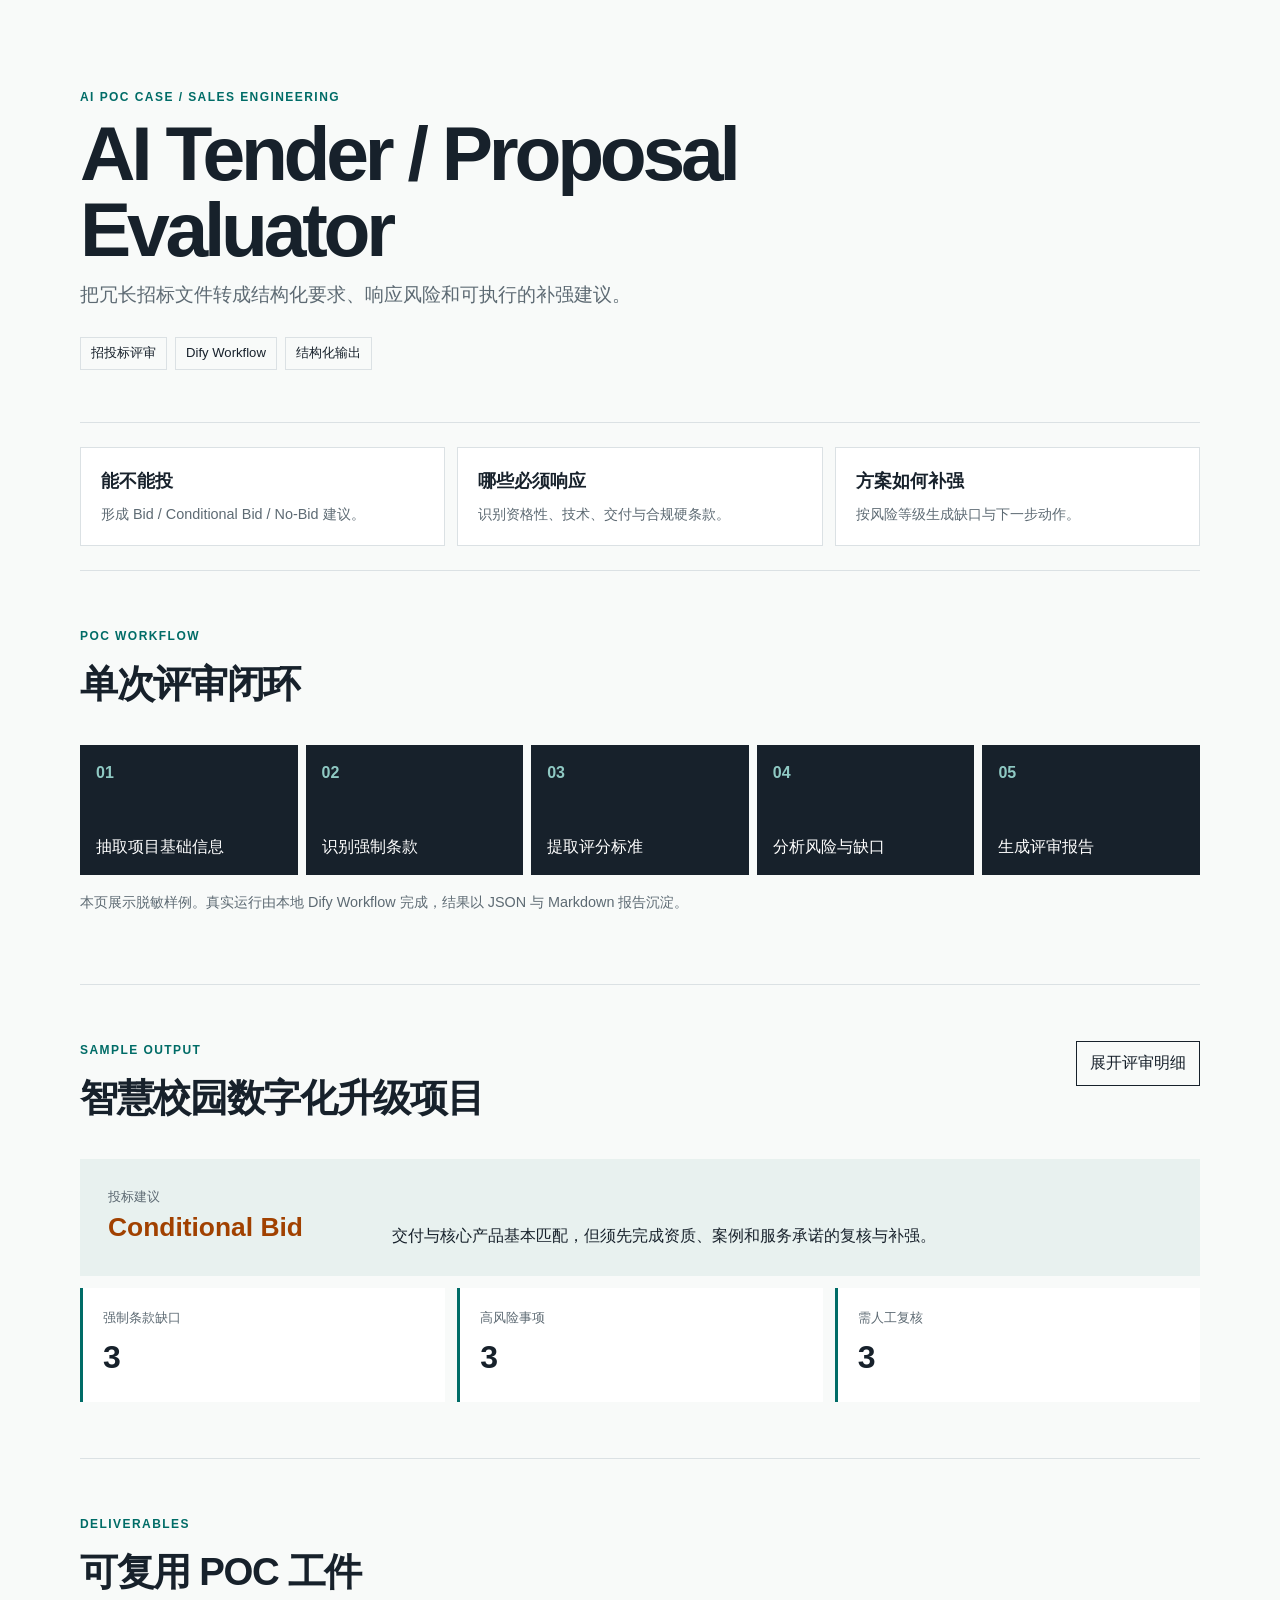
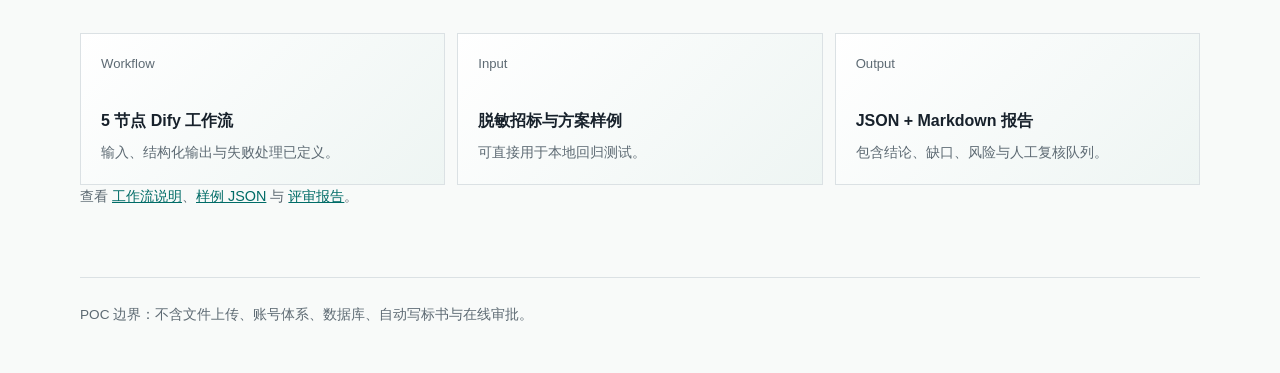
==== cases/ai-tender-evaluator/index.html @ dfbce1ee "Add AI tender evaluator case" ====
<!doctype html>
<html lang="zh-CN">
  <head>
    <meta charset="utf-8">
    <meta name="viewport" content="width=device-width, initial-scale=1">
    <meta name="description" content="AI Tender / Proposal Evaluator：招投标文件解读与方案响应风险评估助手。">
    <title>AI Tender / Proposal Evaluator</title>
    <link rel="icon" href="assets/favicon.svg" type="image/svg+xml">
    <link rel="stylesheet" href="style.css">
  </head>
  <body>
    <main class="page">
      <a class="skip-link" href="#case-output">跳至案例结果</a>
      <header class="hero">
        <p class="eyebrow">AI POC CASE / SALES ENGINEERING</p>
        <h1>AI Tender / Proposal Evaluator</h1>
        <p class="lede">把冗长招标文件转成结构化要求、响应风险和可执行的补强建议。</p>
        <div class="tags" aria-label="案例标签"><span>招投标评审</span><span>Dify Workflow</span><span>结构化输出</span></div>
      </header>

      <section class="value-grid" aria-label="业务产出">
        <article><strong>能不能投</strong><p>形成 Bid / Conditional Bid / No-Bid 建议。</p></article>
        <article><strong>哪些必须响应</strong><p>识别资格性、技术、交付与合规硬条款。</p></article>
        <article><strong>方案如何补强</strong><p>按风险等级生成缺口与下一步动作。</p></article>
      </section>

      <section class="workflow section" aria-labelledby="workflow-title">
        <div><p class="eyebrow">POC WORKFLOW</p><h2 id="workflow-title">单次评审闭环</h2></div>
        <ol>
          <li><b>01</b><span>抽取项目基础信息</span></li><li><b>02</b><span>识别强制条款</span></li><li><b>03</b><span>提取评分标准</span></li><li><b>04</b><span>分析风险与缺口</span></li><li><b>05</b><span>生成评审报告</span></li>
        </ol>
        <p class="note">本页展示脱敏样例。真实运行由本地 Dify Workflow 完成，结果以 JSON 与 Markdown 报告沉淀。</p>
      </section>

      <section id="case-output" class="section result" aria-labelledby="result-title">
        <div class="section-head"><div><p class="eyebrow">SAMPLE OUTPUT</p><h2 id="result-title">智慧校园数字化升级项目</h2></div><button id="toggle-details" type="button" aria-expanded="false" aria-controls="details">展开评审明细</button></div>
        <div class="decision"><div><span>投标建议</span><strong id="decision">Conditional Bid</strong></div><p id="rationale">交付与核心产品基本匹配，但须先完成资质、案例和服务承诺的复核与补强。</p></div>
        <div class="metrics" aria-label="风险摘要"><article><span>强制条款缺口</span><strong id="mandatory-gaps">3</strong></article><article><span>高风险事项</span><strong id="high-risks">3</strong></article><article><span>需人工复核</span><strong id="review-queue">3</strong></article></div>
        <div id="details" hidden>
          <h3>关键缺口与建议动作</h3>
          <div id="risk-list" class="risk-list"></div>
        </div>
      </section>

      <section class="section deliverables" aria-labelledby="deliverables-title">
        <div><p class="eyebrow">DELIVERABLES</p><h2 id="deliverables-title">可复用 POC 工件</h2></div>
        <div class="asset-grid">
          <article class="asset placeholder"><span>Workflow</span><strong>5 节点 Dify 工作流</strong><p>输入、结构化输出与失败处理已定义。</p></article>
          <article class="asset placeholder"><span>Input</span><strong>脱敏招标与方案样例</strong><p>可直接用于本地回归测试。</p></article>
          <article class="asset placeholder"><span>Output</span><strong>JSON + Markdown 报告</strong><p>包含结论、缺口、风险与人工复核队列。</p></article>
        </div>
        <p class="note">查看 <a href="poc/workflow-spec.md">工作流说明</a>、<a href="poc/outputs/sample-output.json">样例 JSON</a> 与 <a href="poc/outputs/review-report.md">评审报告</a>。</p>
      </section>

      <footer>POC 边界：不含文件上传、账号体系、数据库、自动写标书与在线审批。</footer>
    </main>
    <script src="main.js"></script>
  </body>
</html>
---- cases/ai-tender-evaluator/style.css ----
:root { --ink:#17212b; --muted:#5d6a73; --line:#dbe1e4; --paper:#f8faf9; --accent:#006c67; --warning:#a14100; --soft:#e8f1ef; }
* { box-sizing:border-box; }
body { margin:0; color:var(--ink); background:var(--paper); font-family:Inter, "PingFang SC", "Microsoft YaHei", sans-serif; line-height:1.55; }
.page { width:min(1120px, calc(100% - 32px)); margin:auto; }
.hero { padding:88px 0 52px; border-bottom:1px solid var(--line); }
.eyebrow { margin:0 0 8px; color:var(--accent); font-size:.75rem; font-weight:800; letter-spacing:.12em; }
h1,h2,h3,p { margin-top:0; } h1 { max-width:760px; margin-bottom:12px; font-size:clamp(2.4rem, 6vw, 5.2rem); letter-spacing:-.055em; line-height:1; } h2 { font-size:clamp(1.55rem, 3vw, 2.4rem); letter-spacing:-.035em; }
.lede { max-width:620px; color:var(--muted); font-size:1.18rem; }.tags { display:flex; flex-wrap:wrap; gap:8px; margin-top:28px; }.tags span { border:1px solid var(--line); padding:5px 10px; font-size:.82rem; }
.value-grid,.metrics,.asset-grid { display:grid; grid-template-columns:repeat(3,1fr); gap:12px; }.value-grid { padding:24px 0; border-bottom:1px solid var(--line); }.value-grid article,.asset { background:#fff; padding:20px; border:1px solid var(--line); }.value-grid strong { font-size:1.1rem; }.value-grid p,.asset p { margin:8px 0 0; color:var(--muted); font-size:.9rem; }
.section { padding:56px 0; border-bottom:1px solid var(--line); }.workflow ol { display:grid; grid-template-columns:repeat(5,1fr); gap:8px; padding:0; list-style:none; }.workflow li { min-height:130px; padding:16px; background:var(--ink); color:#fff; display:flex; flex-direction:column; justify-content:space-between; }.workflow b { color:#8fc9c3; }.note { color:var(--muted); font-size:.9rem; }.section-head { display:flex; gap:20px; align-items:flex-start; justify-content:space-between; }.section-head button { cursor:pointer; border:1px solid var(--ink); background:transparent; padding:9px 13px; font:inherit; color:var(--ink); }.section-head button:hover,.section-head button:focus-visible { background:var(--ink); color:#fff; }
.decision { display:grid; grid-template-columns:260px 1fr; gap:24px; padding:28px; background:var(--soft); }.decision span,.metrics span,.asset span { display:block; color:var(--muted); font-size:.82rem; }.decision strong { color:var(--warning); font-size:1.65rem; }.decision p { margin:0; align-self:end; }.metrics { margin-top:12px; }.metrics article { padding:20px; background:#fff; border-left:3px solid var(--accent); }.metrics strong { display:block; margin-top:4px; font-size:2rem; }.risk-list { display:grid; gap:8px; }.risk { display:grid; grid-template-columns:110px 1fr; gap:16px; padding:15px; border:1px solid var(--line); background:#fff; }.risk b { color:var(--warning); }.asset-grid { margin-top:16px; }.placeholder { min-height:150px; background:linear-gradient(135deg,#fff 0%,#eef5f3 100%); }.asset strong { display:block; margin-top:34px; } a { color:var(--accent); } footer { padding:26px 0 48px; color:var(--muted); font-size:.85rem; }.skip-link { position:absolute; left:-999px; }.skip-link:focus { left:16px; top:16px; background:#fff; padding:8px; z-index:1; }
@media (max-width:760px) { .hero { padding-top:52px; }.value-grid,.metrics,.asset-grid { grid-template-columns:1fr; }.workflow ol { grid-template-columns:1fr; }.workflow li { min-height:74px; }.section-head,.decision,.risk { grid-template-columns:1fr; display:grid; }.section-head button { justify-self:start; }.decision { gap:12px; } }
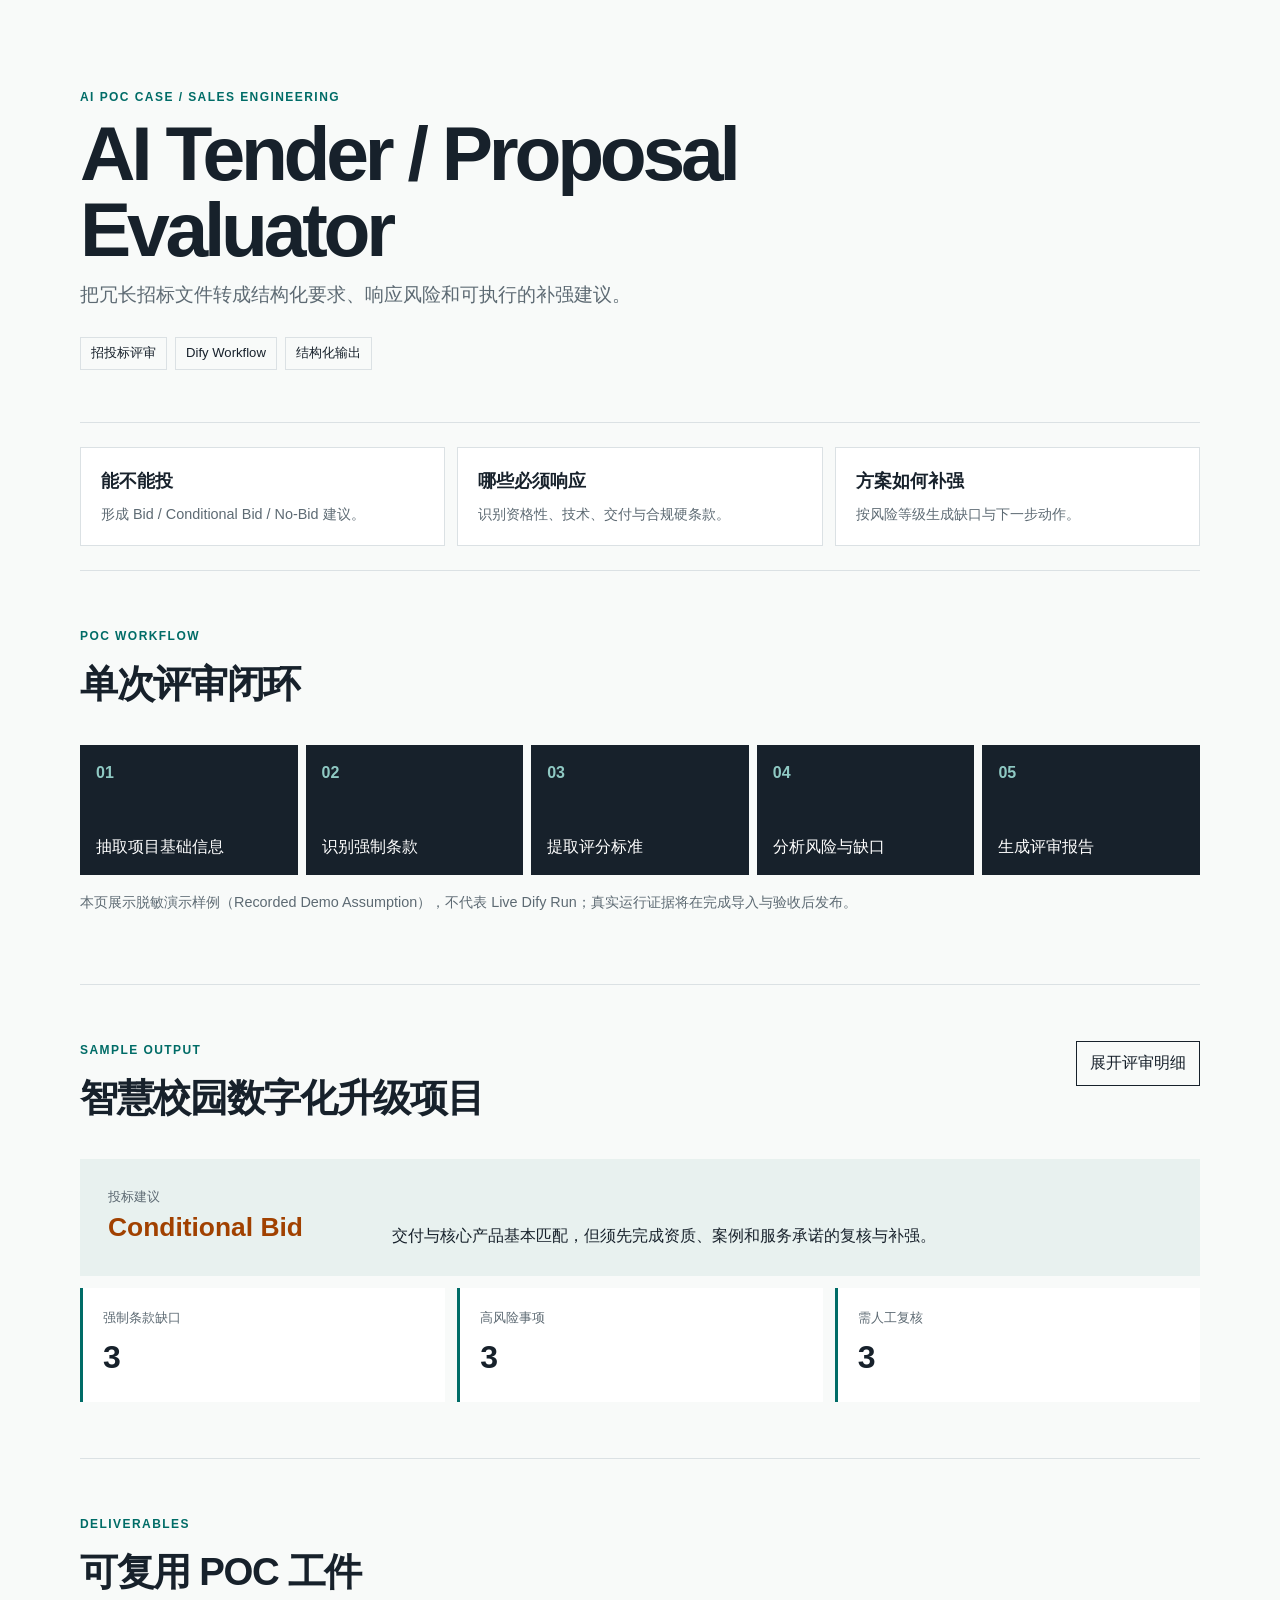
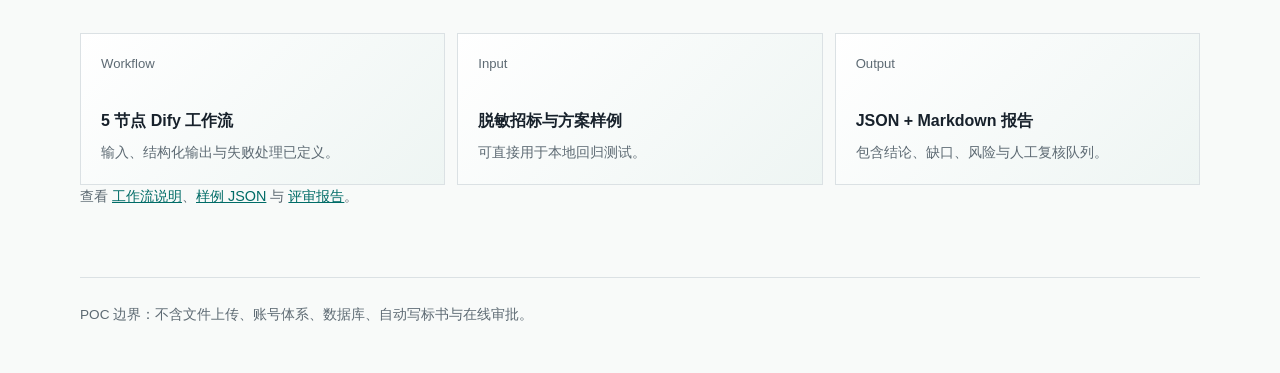
==== commit 2a533f1b: "Document tender evaluator Dify audit" ====
--- a/cases/ai-tender-evaluator/index.html
+++ b/cases/ai-tender-evaluator/index.html
@@ -29,7 +29,7 @@
         <ol>
           <li><b>01</b><span>抽取项目基础信息</span></li><li><b>02</b><span>识别强制条款</span></li><li><b>03</b><span>提取评分标准</span></li><li><b>04</b><span>分析风险与缺口</span></li><li><b>05</b><span>生成评审报告</span></li>
         </ol>
-        <p class="note">本页展示脱敏样例。真实运行由本地 Dify Workflow 完成，结果以 JSON 与 Markdown 报告沉淀。</p>
+        <p class="note">本页展示脱敏演示样例（Recorded Demo Assumption），不代表 Live Dify Run；真实运行证据将在完成导入与验收后发布。</p>
       </section>
 
       <section id="case-output" class="section result" aria-labelledby="result-title">
